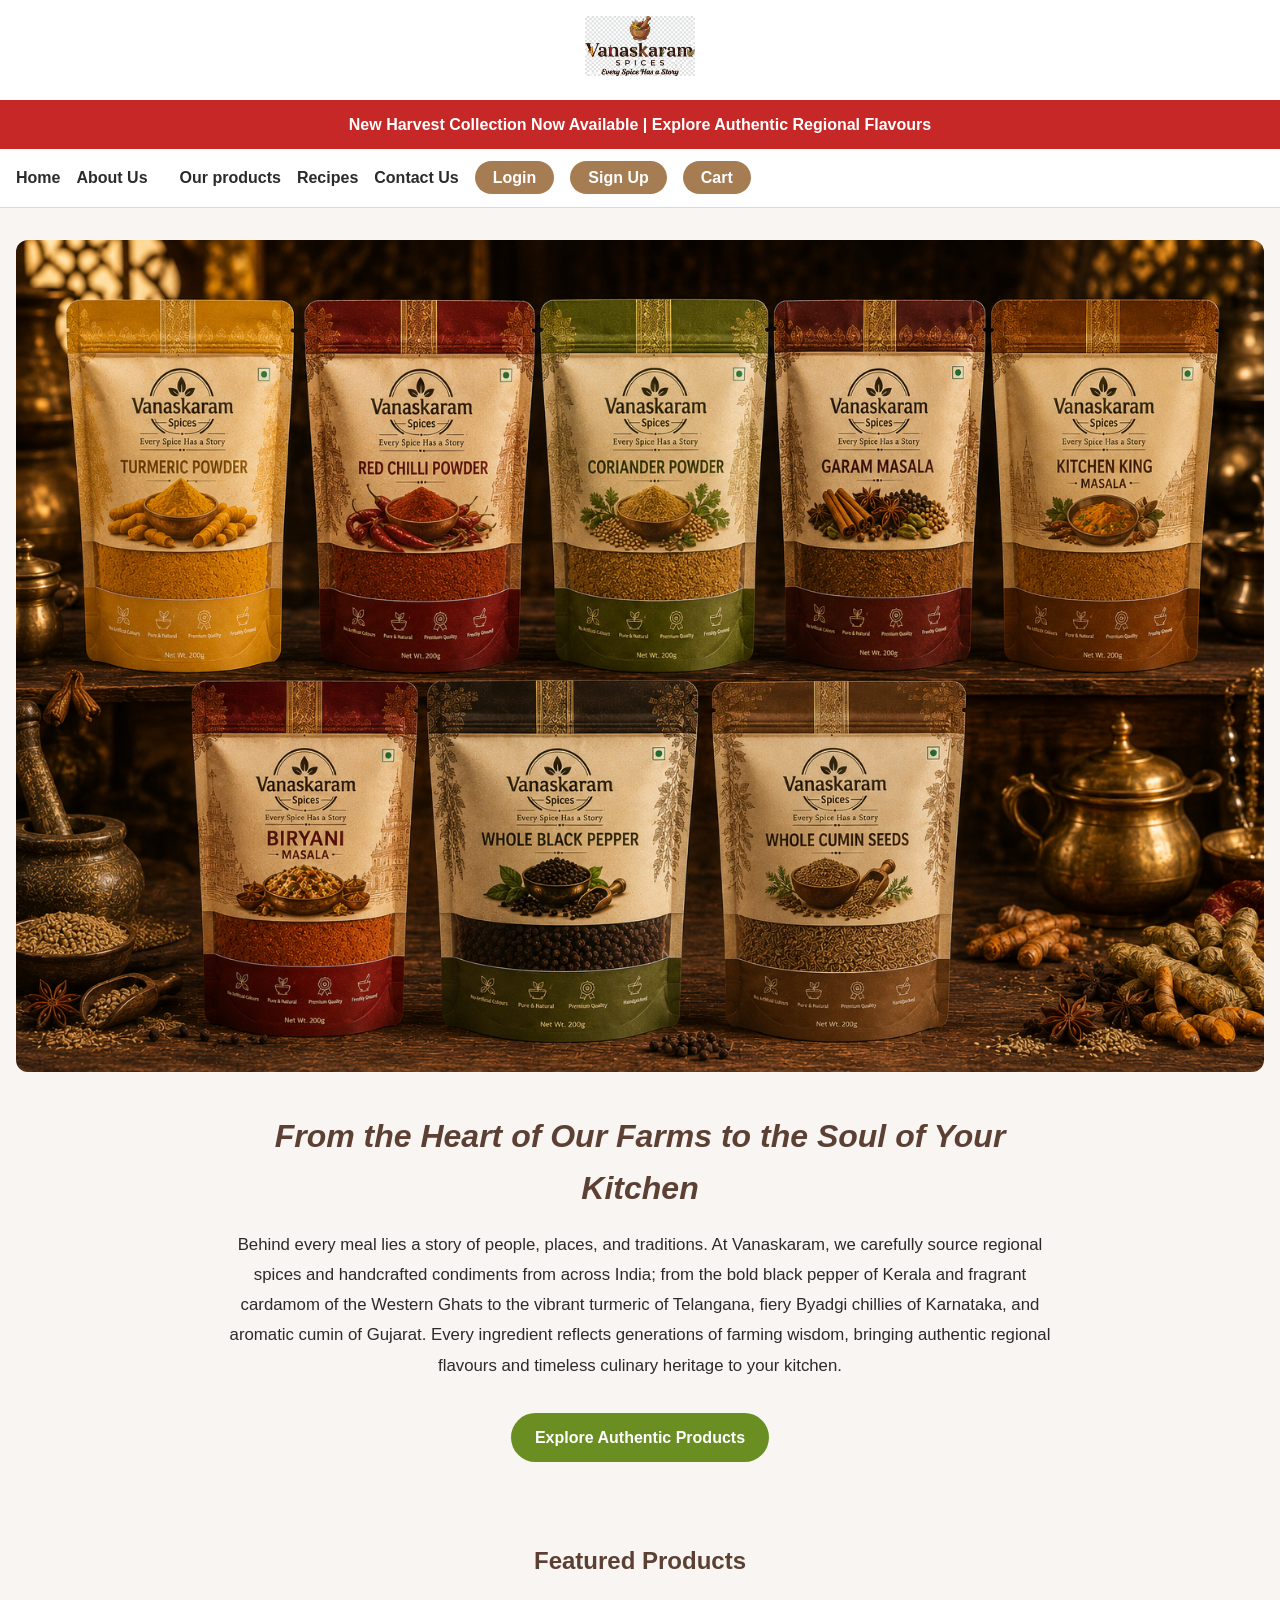
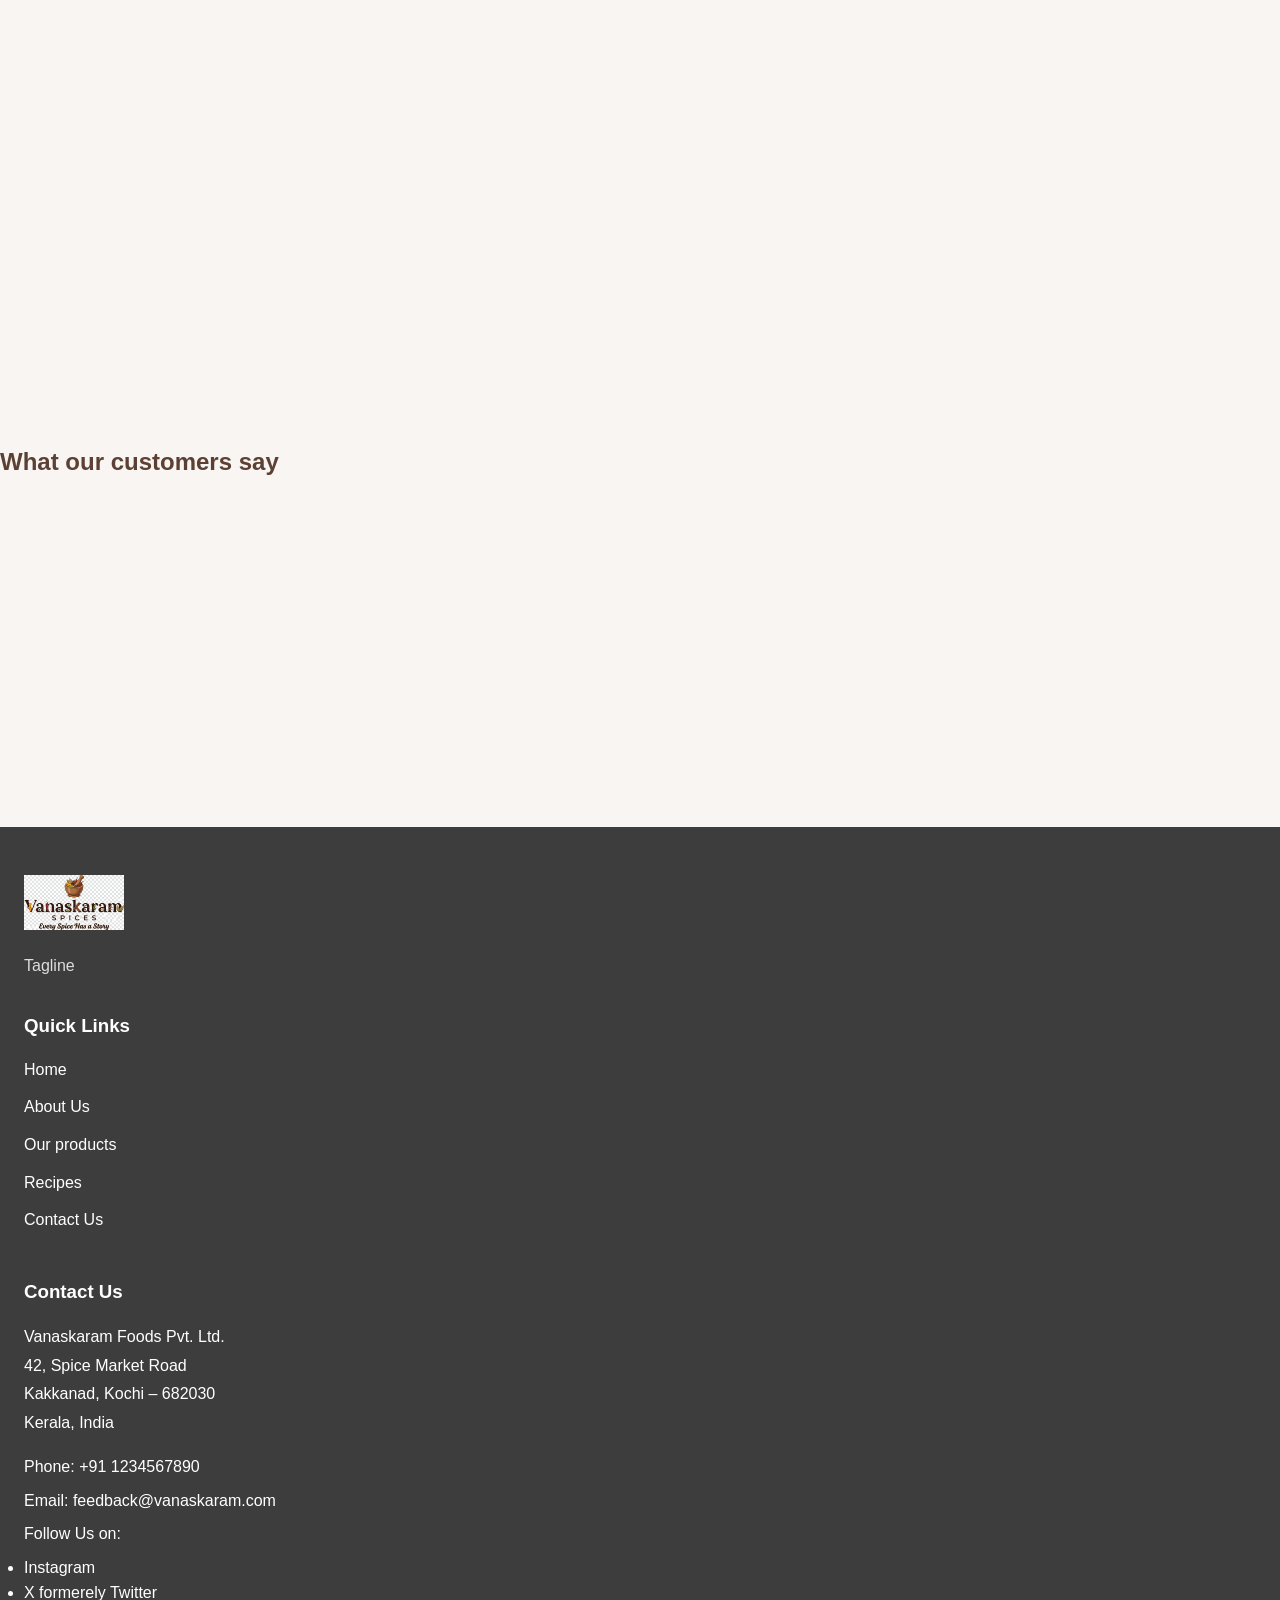
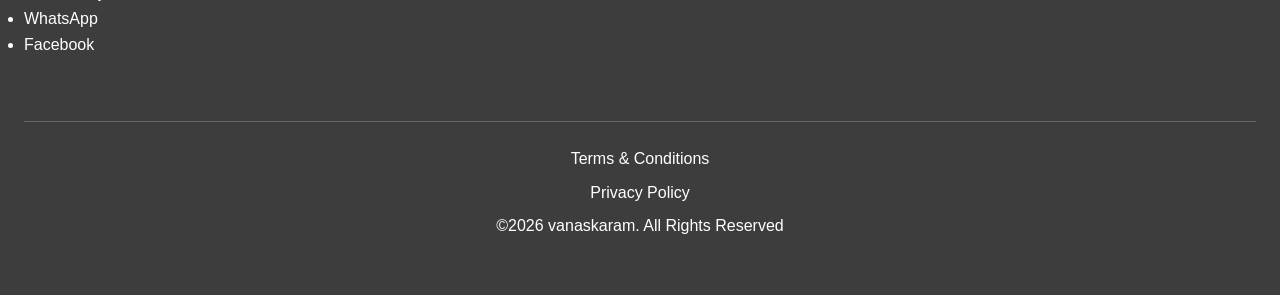
==== index.html @ 0bc830de "Add files via upload" ====
<!--Home page-->
<!DOCTYPE html>
<html lang='en'>
<head>
	<meta charset='UTF-8'>
	<meta name='viewport' content='width=device-width, initial-scale=1.0'>
	<meta name='description' content='Discover authentic spices only at Vanaskaram'>

	<title>Vanaskaram</title>
	<link rel='stylesheet' href='vstyles.css'>
	<link rel='icon' href='images.png' type='image'>
</head>
<body>

<header id='header'>
	<div id='logo'>
	<img src=logo.jpeg alt text='Vanaskaram Logo'>
	</div>

	<div id='announcements'>
	<p>New Harvest Collection Now Available | Explore Authentic Regional Flavours</p>
	</div>

	<nav class='navbar'>
	<ul>
	<li><a href='index.html'>Home</a></li>
	<li><a href='Aboutus.html'> About Us<a></li>
	<li><a href='products.html'>Our products</a></li>
	<li><a href='Recipe.html'>Recipes</a></li>
	<li><a href='Contact.html'> Contact Us</a></li>
	<li><a href='login.html'> Login</a></li>
	<li><a href='signup.html'> Sign Up</a></li>
	<li><a href='cart.html'> Cart</a></li>

	</ul>
	</nav>
</header>
<main>
<section id='hero'>
	<div class='heroimage'>
	<img src='heroimg.jpeg' 
	alt='Authentic Spices at your Footstep'>
</div>

<div class='herocontent'>
	<h1>From the Heart of Our Farms to the Soul of Your Kitchen</h1>

	<p>Behind every meal lies a story of people, places, and traditions. At Vanaskaram, we carefully source regional spices and handcrafted condiments from across India; from the bold black pepper of Kerala and fragrant cardamom of the Western Ghats to the vibrant turmeric of Telangana, fiery Byadgi chillies of Karnataka, and aromatic cumin of Gujarat. Every ingredient reflects generations of farming wisdom, bringing authentic regional flavours and timeless culinary heritage to your kitchen.</p>

	<a href='products.html'> Explore Authentic Products</a>
</div>
</section>

<section id='featuredproducts'>
	<h1>Featured Products</h1>
	<div class='productcontainer'>
		<article class='productcard'>
	<img src='turmeric.png'>
	<h2>Golden Turmeric Powder</h2>
	<p>Sourced from trusted farms in Telangana, our turmeric is carefully harvested to preserve its vibrant colour, earthy aroma, and natural goodness—bringing authentic flavour to every meal.</p>
	</article>

		<article class='productcard'>
	<img src='pepper.png'>
	<h2>Malabar Black Pepper</h2>
	<p>Handpicked from the lush plantations of Kerala, our Malabar black pepper is known for its bold aroma, rich flavour, and exceptional quality, adding warmth to every dish.</p>
	</article>

		<article class='productcard'>
	<img src='chilli.png'>
	<h2>Byadgi Chilli</h2>
	<p>Sourced from the fertile fields of Karnataka, Byadgi chillies are prized for their deep red colour and mild heat, enriching dishes with authentic regional character.</p>
	</article>

	
	</div>
	</section>

<section id='testimonials'>
<h1> What our customers say</h1>
<div class='testimonialscontainer'>
	<article class='testimonialscard'>
	<blockquote>
"I love that every product comes with a story about where it was sourced. It makes cooking feel more connected to India's regional food traditions."	</blockquote>
	<p>-Rakul Singh, Punjab</p>
	</article>

	<article class='testimonialscard'>
	<blockquote>
"From the thoughtful packaging to the incredible freshness of the spices, Vanaskaram has become my go-to brand for everyday cooking. Highly recommended!"
	</blockquote>
	<p> -Sneha Kulkarni, Pune</p>
	</article>


<article class='testimonialscard'>
	<blockquote>
"The aroma of the Malabar black pepper instantly reminded me of home. The freshness and quality are unlike anything I've bought from regular supermarkets."
	</blockquote>
	<p>-Priya, Kerala/p>
	</article>


<article class='testimonialscard'>
	<blockquote>
"Vanaskaram's turmeric has a rich colour and authentic flavour that makes every dish feel homemade. You can tell the ingredients are carefully sourced."	</blockquote>
	<p>- Rahul Mehta, Ahmedabad</p>
	</article>
</div>
</section>
</main>

<footer id='footer'>
	<div class='footercontainer'>
	<div class='footerbrand'>
	<img src='logo.jpeg'
	alt='Vanaskaram Logo'>
	<p> Tagline</p>
	</div>

<div class='footerlinks'>
<h3>Quick Links</h3>
<ul>
<li><a href='index.html'>Home</a></li>
	<li><a href='Aboutus.html'> About Us<a></li>
	<li><a href='products.html'>Our products</a></li>
	<li><a href='Recipe.html'>Recipes</a></li>
	<li><a href='Contact.html'> Contact Us</a></li>
</ul>
	</div>

<div class='footercontact'>
<h3>Contact Us</h3>
<address>
Vanaskaram Foods Pvt. Ltd.<br> 
42, Spice Market Road<br>
Kakkanad, Kochi – 682030<br>
Kerala, India<br>
</address>

<p> Phone: +91 1234567890</p>
<p> Email: feedback@vanaskaram.com</p>
<p> Follow Us on:</p>
<ul>
<li>Instagram</li>
<li>X formerely Twitter</li>
<li>WhatsApp</li>
<li>Facebook</li>	
</ul>
</div>


<div class='footerbottom'>
<p> Terms & Conditions</p>
<p> Privacy Policy</p>
<p>&copy;2026 vanaskaram. All Rights Reserved</p>
</div>
</footer>
---- vstyles.css ----
*{margin:0;
padding:0;
box-sizing:border-box;}

:root{

    --primary-color:#5C4033;
    --secondary-color:#A67C52;
    --background-color:#F8F5F2;
    --card-color:#FFFFFF;
    --text-color:#2B2B2B;
    --accent-color:#6B8E23;

}

body{ font-family: Arial, sans-serif, helvetica;
background-color: var(--background-color);
color: var(--text-color);
line-height:1.6;}

header{background-color:#ffffff;

    border-bottom:1px solid #d9d9d9;

    display:flex;

    flex-direction:column;

    align-items:center;}

#logo{

    padding:1rem 0;

}

#logo img{

    width:110px;

    height:auto;

}
#announcements{

    width:100%;

    background-color:#c62828;

    color:#ffffff;

    text-align:center;

    padding:0.75rem;

    font-weight:600;

    animation:flash 1.5s infinite;

}

@keyframes flash{

    0%{

        opacity:1;

    }

    50%{

        opacity:0.5;

    }

    100%{

        opacity:1;

    }

}

.navbar{

    width:100%;

    background:#ffffff;

}

.navbar ul{

    display:flex;

    flex-direction:row;

    align-items:center;

    gap:1rem;

    padding:1rem;

    list-style:none;

    flex-wrap:wrap;

}

.navbar a{

    text-decoration:none;

    color:var(--text-color);

    font-weight:600;

    position:relative;

    padding-bottom:5px;

}
.navbar a::after{

    content:"";

    position:absolute;

    left:0;

    bottom:0;

    width:0;

    height:2px;

    background:var(--accent-color);

    transition:0.3s;

}
.navbar a:hover::after{

    width:100%;

}

.navbar li:nth-last-child(-n+3) a{

    background:var(--secondary-color);

    color:white;

    padding:8px 18px;

    border-radius:25px;

}
.navbar li:nth-last-child(-n+3) a:hover{

    background:var(--accent-color);

    color:white;

}

/*Hero Section*/

#hero{

    display:flex;

    flex-direction:column;

    align-items:center;

    text-align:center;

    padding:2rem 1rem;

}

.heroimage{

    width:100%;

}

.heroimage img{

    width:100%;

    height:auto;

    display:blcok;

    border-radius:12px;

}

.herocontent{

    margin-top:2rem;

    max-width:850px;

}

.herocontent h1{

    font-size:2rem;

    font-style:italic;

    margin-bottom:1rem;

    color:var(--primary-color);

}

.herocontent p{

    font-size:1.05rem;

    line-height:1.8;

    margin-bottom:2rem;

}

.herocontent a{

    display:inline-block;

    background:var(--accent-color);

    color:white;

    text-decoration:none;

    padding:12px 24px;

    border-radius:30px;

    font-weight:600;

    transition:0.3s;

}

.herocontent a:hover{

    background:var(--primary-color);

}

/*Featured Products*/
#featuredproducts{

    padding:3rem 1rem 5rem;

    text-align:center;

}

#featuredproducts h2,
#featuredproducts h1{

    color:var(--primary-color);

    margin-bottom:2rem;

}

.productcontainer{

    width:100%

    position:relative;

    min-height:350px;

}

.productcard{

    position:absolute;

    width:100%;

    background:white;

    border-radius:12px;

    padding:1.5rem;

    box-shadow:0 4px 15px rgba(0,0,0,0.15);

    display:flex;

    flex-direction:column;

    align-items:center;

    gap:1rem;

    opacity:0;

    animation:productslider 24s infinite;

}

.productcard img{

    width:180px;

    height:180px;

    object-fit:cover;

    border-radius:10px;

}

.productcard h2{

    color:var(--primary-color);

    margin-bottom:0.5rem;

}

.productcard p{

    font-style:italic;

    line-height:1.7;

}

/* Animation Timing */

.productcard:nth-child(1){

    animation-delay:0s;

}

.productcard:nth-child(2){

    animation-delay:8s;

}

.productcard:nth-child(3){

    animation-delay:16s;

}

.productcard:nth-child(4){

    animation-delay:24s;

}

/* Carousel Animation */

@keyframes productslider{

    0%{

        opacity:0;

    }

    5%{

        opacity:1;

    }

    25%{

        opacity:1;

    }

    30%{

        opacity:0;

    }

    100%{

        opacity:0;

    }

}

*/Testimonials*/
#testimonials{

    padding:3rem 1rem 5rem;

    text-align:center;

}

#testimonials h1,
#testimonials h2{

    color:var(--primary-color);

    margin-bottom:2rem;

}

.testimonialscontainer{

    width:100%;

    position:relative;

    min-height:250px;

}

.testimonialscard{

    position:absolute;

    width:100%;

    background:white;

    color:var(--text-color);

    padding:2rem;

    border-radius:12px;

    box-shadow:0 5px 15px rgba(0,0,0,0.15);

    opacity:0;

    animation:testimonialslider 24s infinite;

}

.testimonialscard blockquote{

    font-size:1.1rem;

    line-height:1.8;

    font-style:italic;
	text-align:center;

    margin-bottom:1.5rem;

}

.testimonialscard p{

    font-weight:bold;

}

/* Animation Timing */

.testimonialscard:nth-child(1){

    animation-delay:0s;

}

.testimonialscard:nth-child(2){

    animation-delay:8s;

}

.testimonialscard:nth-child(3){

    animation-delay:16s;

}

/* Animation */

@keyframes testimonialslider{

    0%{

        opacity:0;

    }

    5%{

        opacity:1;

    }

    30%{

        opacity:1;

    }

    35%{

        opacity:0;

    }

    100%{

        opacity:0;

    }

}

/*Footer*/
footer{

    background:#3d3d3d;

    color:white;

    padding:3rem 1.5rem;

    margin-top:4rem;

}

.footercontainer{

    display:flex;

    flex-direction:column;

    gap:2rem;

}

.footerbrand img{

    width:100px;

    margin-bottom:1rem;

}

.footerbrand p{

    color:#dddddd;

}

.footerlinks h3,
.footercontact h3{

    margin-bottom:1rem;

}

.footerlinks ul{

    list-style:none;

}

.footerlinks li{

    margin-bottom:0.75rem;

}

.footerlinks a{

    color:white;

    text-decoration:none;

}

.footerlinks a:hover{

    color:var(--secondary-color);

}

.footercontact address{

    font-style:normal;

    line-height:1.8;

    margin-bottom:1rem;

}

.footercontact p{

    margin-bottom:0.5rem;

}

.footerbottom{

    border-top:1px solid #666;

    margin-top:2rem;

    padding-top:1.5rem;

    text-align:center;

}

.footerbottom p{

    margin-bottom:0.5rem;

}


/*About Us page*/


#aboutus{

    width:100%;
 min-height:300px;


    padding:2rem 1.5rem;

    text-align:center;

}



.about-content{

    width:100%;

    margin:auto;

}

.about-content h1{

    color:var(--primary-color);

    margin-bottom:2rem;

    font-size:2.2rem;

}

.about-content p{

    font-size:1.05rem;

    line-height:2;

    margin-bottom:1.8rem;

}



.mission,
.vision{

    background:white;

    padding:2rem;

    margin-top:2.5rem;

    border-radius:12px;

    box-shadow:0 4px 12px rgba(0,0,0,0.12);

}

.mission h1,
.vision h1{

    color:var(--primary-color);

    margin-bottom:1rem;

}

.mission p,
.vision p{

    font-style:italic;

    font-size:1.1rem;

    line-height:1.8;

}



footer{

    margin-top:4rem;

}

/*Contact Us*/


#contact-hero{

    text-align:center;

    padding:3rem 1.5rem;

}

#contact-hero h1{

    color:var(--primary-color);

    margin-bottom:1rem;

    font-size:2.3rem;

}

#contact-hero p{

    font-size:1.1rem;

    line-height:1.8;

}


/*====================================
            CONTACT FORM
=====================================*/

form{

    width:100%;

    padding:2rem;

    background:#ffffff;

    border-radius:12px;

    box-shadow:0 5px 15px rgba(0,0,0,0.12);

    margin:2rem auto;

}

form label{

    display:block;

    margin-top:1.5rem;

    margin-bottom:0.6rem;

    font-weight:600;

    font-size:1rem;

}

form input,
form select,
form textarea{

    width:100%;

    padding:12px;

    font-size:1rem;

    font-family:inherit;

    border:1px solid #d9d9d9;

    border-radius:8px;

    background:#ffffff;

}

form input:focus,
form select:focus,
form textarea:focus{

    outline:none;

    border-color:var(--accent-color);

}

form button{

    margin-top:2rem;

    background:var(--accent-color);

    color:white;

    padding:12px 28px;

    border:none;

    border-radius:30px;

    cursor:pointer;

    font-size:1rem;

    font-weight:600;

    transition:0.3s;

}

form button:hover{

    background:var(--primary-color);

}


/*====================================
            CONTACT DETAILS
=====================================*/

#contact{

    margin-top:4rem;

    text-align:center;

}

#contact h3{

    font-size:2rem;

    color:var(--primary-color);

    margin-bottom:1.5rem;

}

#contact address{

    font-style:normal;

    line-height:2;

    margin-bottom:1.5rem;

}

#contact p{

    font-size:1.05rem;

    margin-bottom:0.8rem;

}


/*====================================
                FAQ
=====================================*/

#faqs{

    margin-top:4rem;

}

#faqs h1{

    text-align:center;

    color:var(--primary-color);

    margin-bottom:2rem;

}

#faqs details{

    background:#ffffff;

    border-radius:10px;

    margin-bottom:1.5rem;

    box-shadow:0 4px 12px rgba(0,0,0,0.10);

    overflow:hidden;

}

#faqs summary{

    padding:1.2rem;

    cursor:pointer;

    font-weight:600;

    font-size:1.05rem;

}

#faqs p{

    padding:1.2rem;

    border-top:1px solid #e5e5e5;

    line-height:1.9;

    font-size:1rem;

}

/*====================================
            CART PAGE
=====================================*/

#cart{

    padding:3rem 1rem;

}

#cart h1{

    text-align:center;

    color:var(--primary-color);

    margin-bottom:1rem;

}

#cart > p{

    text-align:center;

    margin-bottom:2rem;

    line-height:1.8;

    font-size:1.05rem;

}

/*====================================
            PRODUCT PAGE
=====================================*/

#product-hero{

    background-image:url("heroimg.jpeg");

    background-size:cover;

    background-position:center;

    background-repeat:no-repeat;

    min-height:350px;

    display:flex;

    flex-direction:column;

    justify-content:center;

    align-items:center;

    text-align:center;

    padding:2rem;

    position:relative;

    border-radius:15px;

    overflow:hidden;

}

#product-hero::before{

    content:"";

    position:absolute;

    inset:0;

    background:rgba(0,0,0,0.45);

}

#product-hero h1,
#product-hero p{

    position:relative;

    z-index:1;

    color:white;

}

#product-hero h1{

    font-size:2.4rem;

    margin-bottom:1rem;

}

#product-hero p{

    max-width:700px;

    line-height:1.8;

    font-style:italic;

}

/*====================================
        SEARCH & FILTER
=====================================*/

#product-search{

    padding:2rem 1rem;

}

#product-search form{

    display:flex;

    flex-direction:column;

    gap:1rem;

    background:white;

    padding:1.5rem;

    border-radius:12px;

    box-shadow:0 4px 12px rgba(0,0,0,.10);

}

#product-search label{

    font-weight:600;

}

#product-search input,
#product-search select{

    width:100%;

    padding:12px 18px;

    border:1px solid #d9d9d9;

    border-radius:30px;

    font-size:1rem;

    font-family:inherit;

}

#product-search input:focus,
#product-search select:focus{

    outline:none;

    border-color:var(--accent-color);

}


/*====================================
        PRODUCT COLLECTION
=====================================*/

#spicecollection{

    padding:2rem 1rem;

}

.spice{

    display:flex;

    flex-direction:column;

    background:white;

    padding:1.5rem;

    margin-bottom:2rem;

    border-radius:15px;

    box-shadow:0 4px 15px rgba(0,0,0,.10);

}

.spice img{

    width:100%;

    border-radius:12px;

    margin-bottom:1rem;

}

.spice h2{

    color:var(--primary-color);

    margin-bottom:1rem;

    font-size:1.6rem;

}

.spice p{

    line-height:1.9;

    margin-bottom:1rem;

}

.spice p:first-of-type{

    font-style:italic;

}

.button{

    display:inline-block;

    align-self:flex-start;

    text-decoration:none;

    background:var(--accent-color);

    color:white;

    padding:12px 24px;

    border-radius:30px;

    font-weight:600;

    transition:.3s;

}

.button:hover{

    background:var(--primary-color);

    transform:translateY(-2px);

}

/*====================================
            CART TABLE
=====================================*/

#cart table{

    width:100%;

    border-collapse:collapse;

    background:#ffffff;

}

#cart caption{

    font-size:1.4rem;

    font-weight:bold;

    margin-bottom:1.5rem;

}

#cart th{

    text-align:left;

    padding:1rem;

    border-bottom:2px solid #dddddd;

}

#cart td{

    padding:1.5rem 1rem;

    vertical-align:top;

    border-bottom:1px solid #e5e5e5;

}

#cart figure{

    margin:0;

    text-align:center;

}

#cart img{

    width:120px;

    height:auto;

    border-radius:10px;

    margin:auto;

}

#cart figcaption{

    margin-top:0.75rem;

    font-weight:600;

}

#cart td p{

    margin-bottom:0.8rem;

    line-height:1.8;

}

#cart td a{

    display:inline-block;

    margin-top:0.8rem;

    color:#C62828;

    text-decoration:none;

    font-weight:600;

}

#cart td a:hover{

    text-decoration:underline;

}

/*====================================
        ORDER SUMMARY
=====================================*/

#order-summary{

    margin-top:3rem;

    padding:2rem;

    background:#ffffff;

    border-radius:12px;

    box-shadow:0 4px 12px rgba(0,0,0,0.12);

}

#order-summary h2{

    color:var(--primary-color);

    margin-bottom:1.5rem;

}

#order-summary p{

    margin-bottom:1rem;

    line-height:1.8;

    font-size:1.05rem;

}

#order-summary hr{

    margin:1.5rem 0;

    border:none;

    border-top:1px solid #dddddd;

}

#order-summary a{

    display:inline-block;

    margin-top:1.5rem;

    padding:12px 28px;

    background:var(--accent-color);

    color:white;

    text-decoration:none;

    border-radius:30px;

    font-weight:600;

    transition:0.3s;

}

#order-summary a:hover{

    background:var(--primary-color);

}

/*====================================
        LOGIN & SIGNUP
=====================================*/

#login,
#signup{

    padding:3rem 1rem;

    text-align:center;

}

#login h1,
#signup h1{

    color:var(--primary-color);

    margin-bottom:1rem;

}

#login p,
#signup p{

    margin-bottom:2rem;

    line-height:1.8;

}

#login form,
#signup form{

    background:white;

    padding:2rem;

    border-radius:12px;

    box-shadow:0 4px 12px rgba(0,0,0,0.12);

}

#login button,
#signup button{

    width:100%;

    margin-top:2rem;

    background:var(--accent-color);

    color:white;

    border:none;

    border-radius:30px;

    padding:12px;

    font-size:1rem;

    font-weight:bold;

    cursor:pointer;

}

#login button:hover,
#signup button:hover{

    background:var(--primary-color);

}

#login a,
#signup a{

    color:var(--accent-color);

    text-decoration:none;

    font-weight:bold;

}

/*====================================
            PAYMENT
=====================================*/

#payment{

    padding:3rem 1rem;

}

#payment h1,
#payment h2{

    color:var(--primary-color);

    margin-bottom:1rem;

}

.payment-box{

    background:white;

    padding:2rem;

    border-radius:12px;

    box-shadow:0 4px 12px rgba(0,0,0,0.12);

}

#payment label{

    margin-left:.5rem;

}

#payment input[type="radio"]{

    margin-top:1rem;

}

#payment button{

    margin-top:2rem;

    width:100%;

    padding:12px;

    background:var(--accent-color);

    color:white;

    border:none;

    border-radius:30px;

    font-size:1rem;

    cursor:pointer;

}

#payment button:hover{

    background:var(--primary-color);

}

/*====================================
      ORDER CONFIRMATION
=====================================*/

#order-confirmation{

    text-align:center;

    padding:4rem 1.5rem;

}

#order-confirmation h1{

    color:var(--accent-color);

    font-size:2.5rem;

    margin-bottom:1rem;

    animation:pop 1s ease;

}

#order-confirmation h2{

    color:var(--primary-color);

    margin-top:2rem;

}

#order-confirmation p{

    line-height:1.9;

    margin-bottom:1rem;

}

#order-confirmation{

    background:white;

    border-radius:15px;

    box-shadow:0 5px 15px rgba(0,0,0,.12);

}

#order-confirmation a{

    display:inline-block;

    margin-top:2rem;

    background:var(--accent-color);

    color:white;

    padding:12px 28px;

    border-radius:30px;

    text-decoration:none;

    transition:.3s;

}

#order-confirmation a:hover{

    background:var(--primary-color);

    transform:scale(1.05);

}

@keyframes pop{

0%{

transform:scale(.5);

opacity:0;

}

70%{

transform:scale(1.1);

}

100%{

transform:scale(1);

opacity:1;

}

}

#recipe-collection{

    width:100%;
    padding:3rem 1.5rem;

}

#recipe-collection h1{

    text-align:center;
    color:var(--primary-color);
    font-size:2.4rem;
    margin-bottom:3rem;

}

.recipes{

    display:flex;
    flex-direction:column;
    gap:2rem;

}

.recipe-card{

    display:flex;
    flex-direction:column;

    background:white;

    border-radius:15px;

    overflow:hidden;

    box-shadow:0 8px 18px rgba(0,0,0,.12);

}

.recipe-card img{

    width:100%;

    height:230px;

    object-fit:cover;

}

.recipe-content{

    padding:1.5rem;

}

.recipe-content h2{

    color:var(--primary-color);

    margin-bottom:1rem;

    font-size:2rem;

}

.recipe-content p{

    line-height:1.9;

    font-style:italic;

    color:#555;

    margin-bottom:1.5rem;

}

.watch-btn{

    display:inline-block;

    background:var(--accent-color);

    color:white;

    text-decoration:none;

    padding:.8rem 1.6rem;

    border-radius:30px;

    font-weight:bold;

}

.watch-btn:hover{

    background:var(--primary-color);

}



/* Desktop */

@media(min-width:768px){

.recipe-card{

    flex-direction:row;

}

.recipe-card img{

    width:320px;

    height:220px;

    flex-shrink:0;

}

.recipe-content{

    flex:1;

}

}
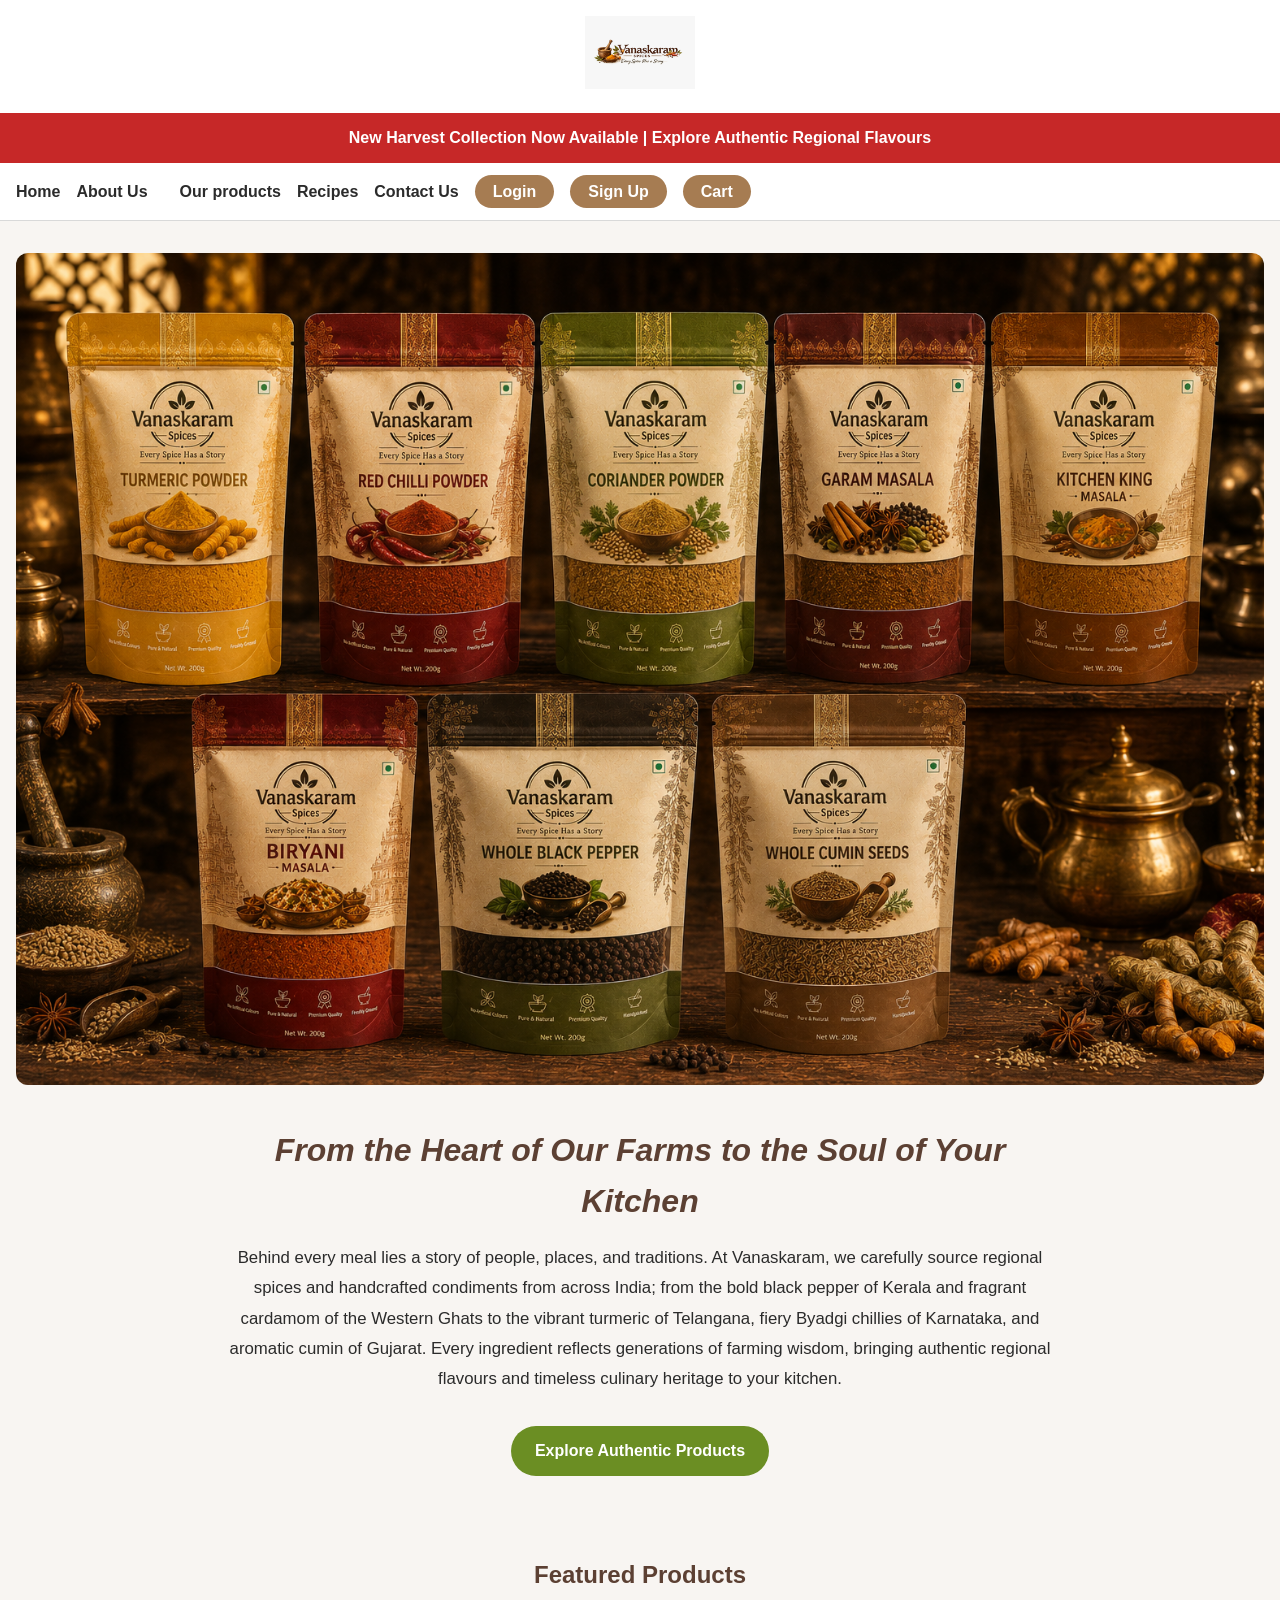
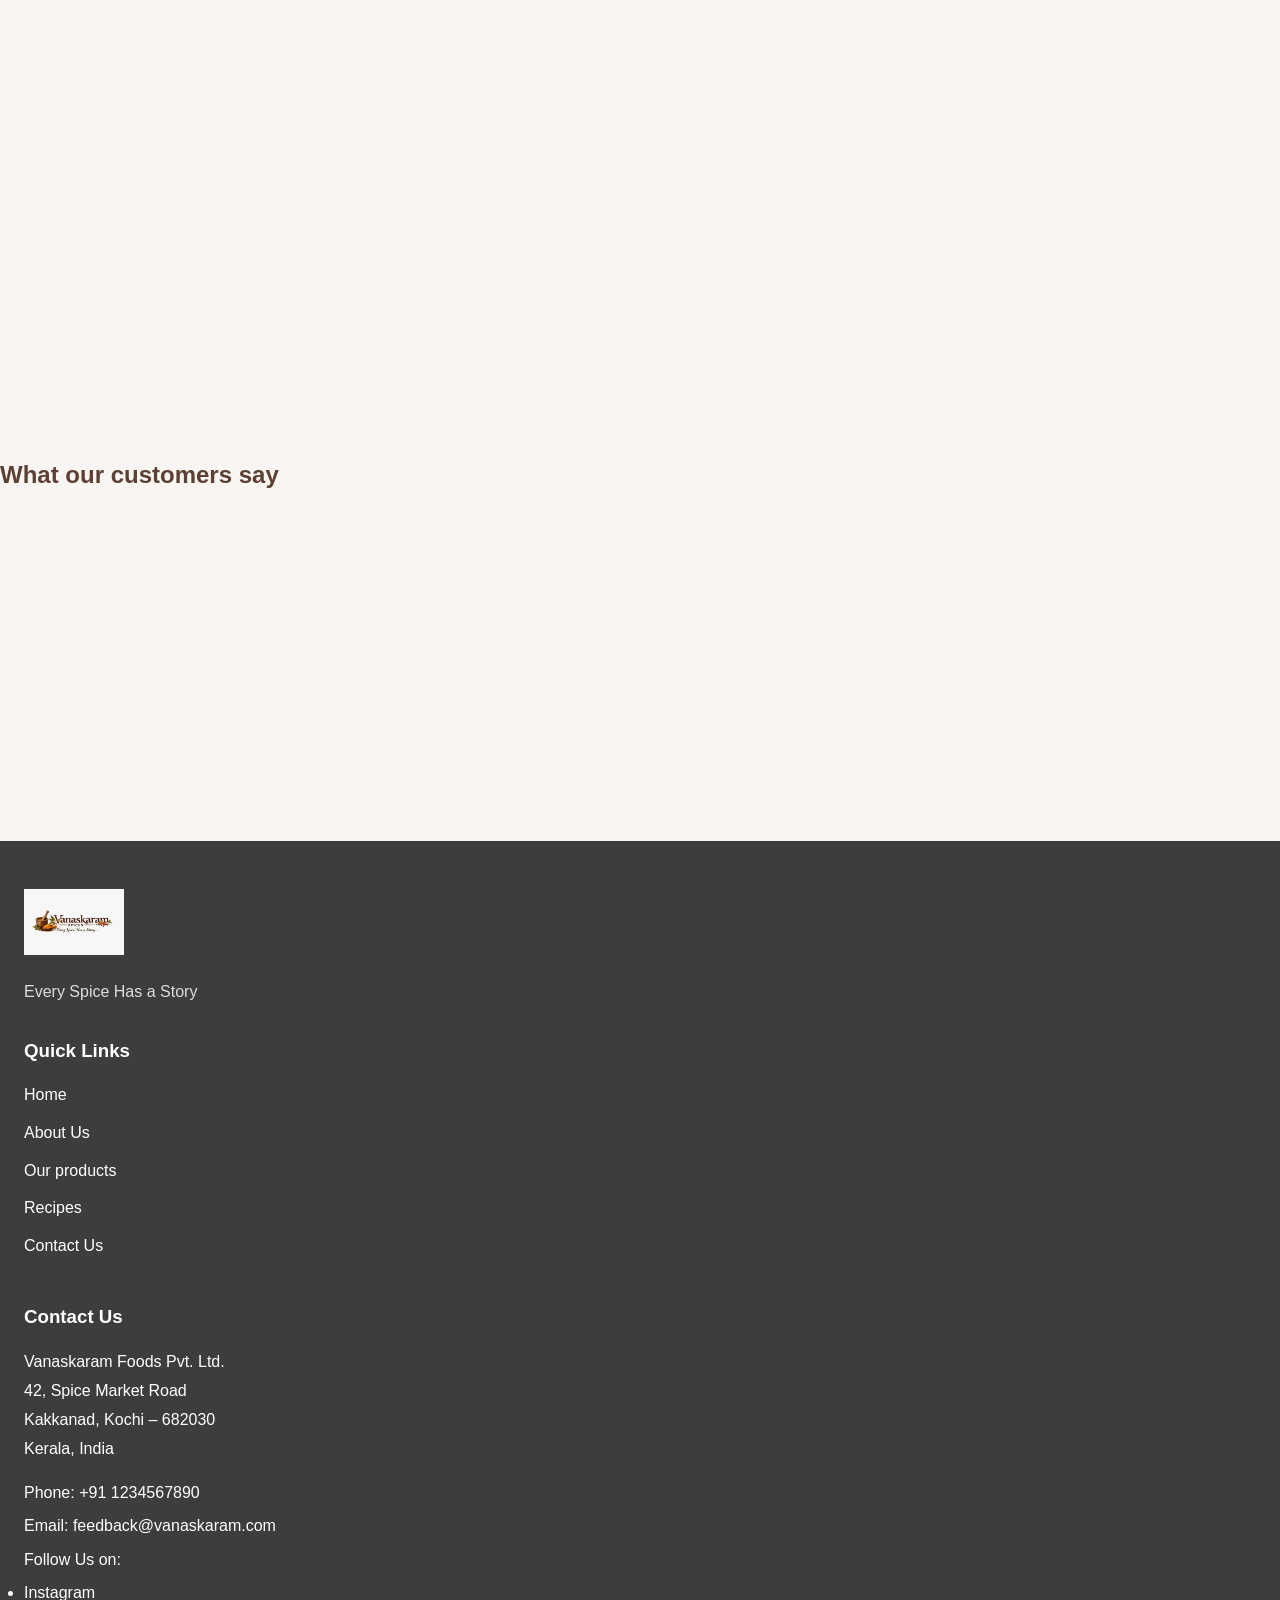
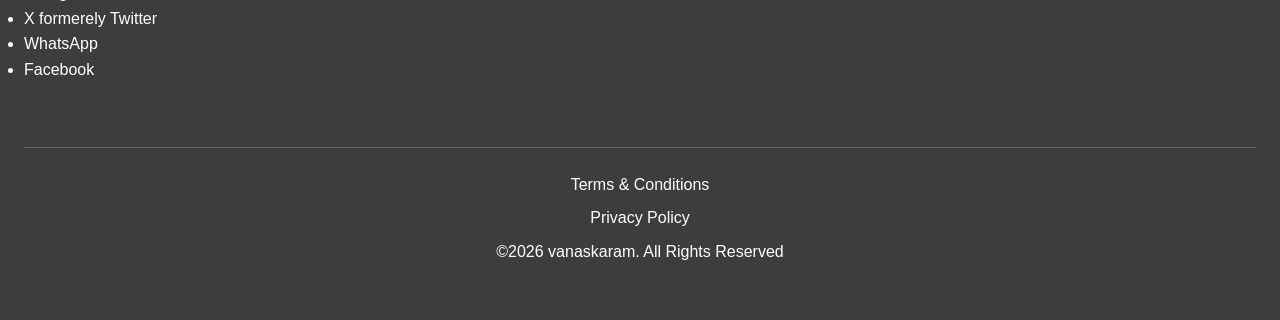
==== commit e667cbf7: "Update index.html" ====
--- a/index.html
+++ b/index.html
@@ -115,7 +115,7 @@
 	<div class='footerbrand'>
 	<img src='logo.jpeg'
 	alt='Vanaskaram Logo'>
-	<p> Tagline</p>
+	<p> Every Spice Has a Story</p>
 	</div>
 
 <div class='footerlinks'>
